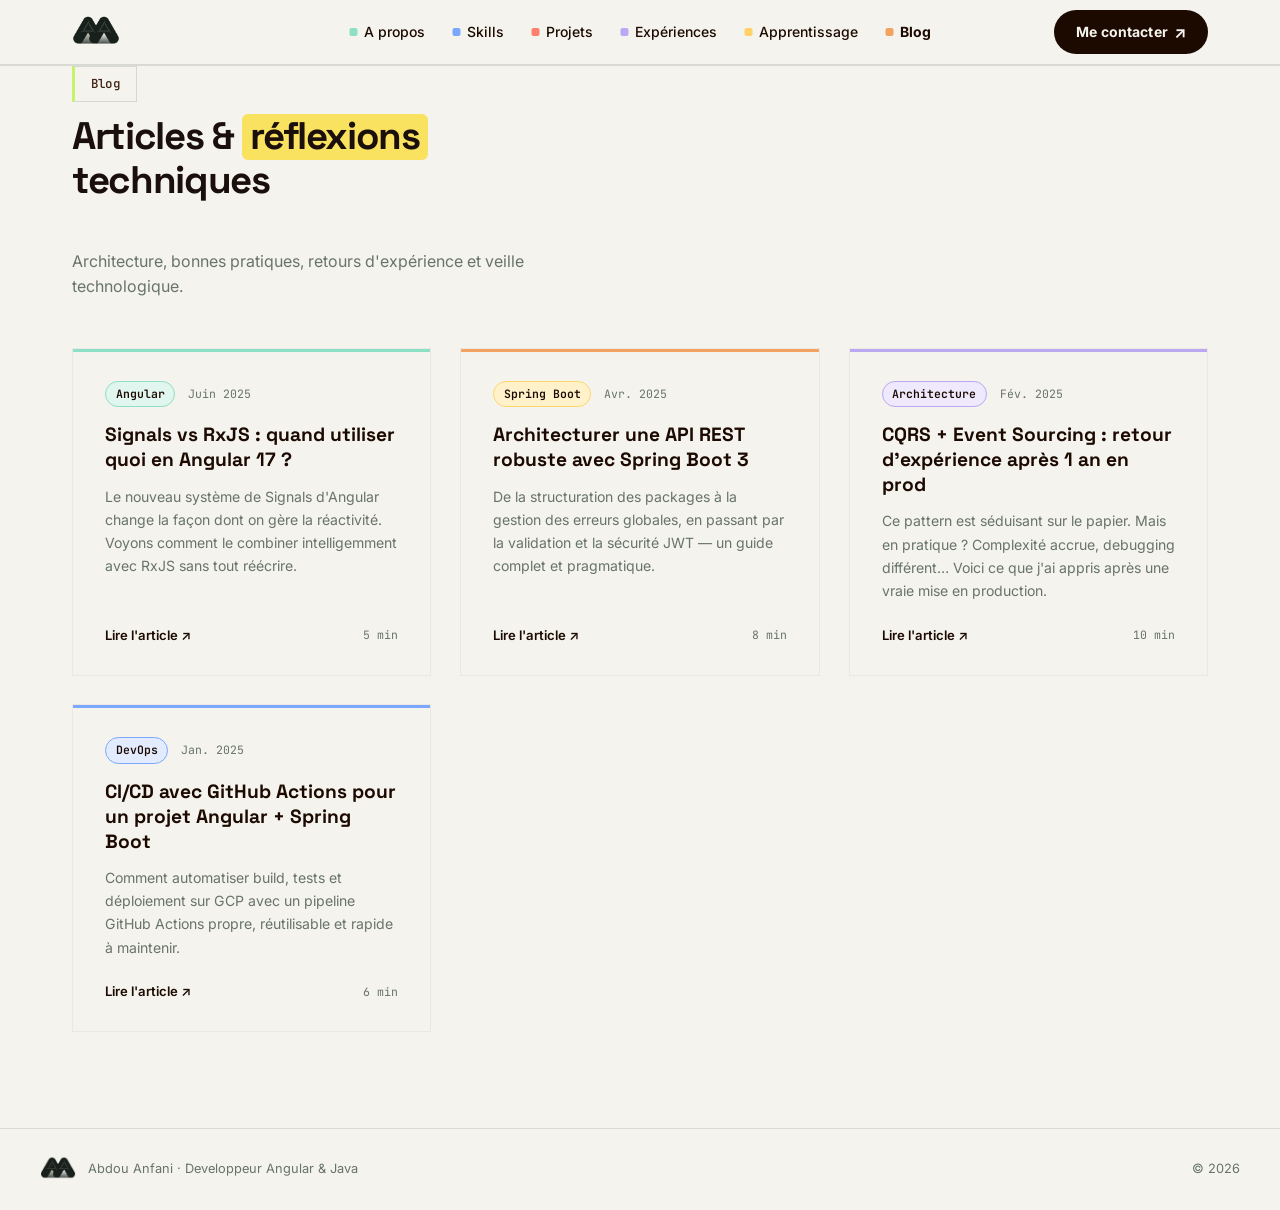
==== blog.html @ 2d1aa49f "feat: scroll reveal animations, button arrows, badge and UI polish" ====
<!DOCTYPE html>
<html lang="fr">
<head>
  <meta charset="UTF-8" />
  <meta name="viewport" content="width=device-width, initial-scale=1.0" />
  <meta name="description" content="Abdou Anfani - Blog technique : Angular, Java, architecture et bonnes pratiques." />
  <title>Blog — Abdou Anfani</title>
  <link rel="preconnect" href="https://fonts.googleapis.com" />
  <link rel="preconnect" href="https://fonts.gstatic.com" crossorigin />
  <link href="https://fonts.googleapis.com/css2?family=Inter:wght@400;500;600;700&family=JetBrains+Mono:wght@400;500;700&family=Space+Grotesk:wght@400;500;600;700&display=swap" rel="stylesheet" />
  <link rel="stylesheet" href="src/styles.css" />
  <style>
    .page-hero-sub {
      color: var(--text-mid);
      font-size: 1rem;
      max-width: 520px;
      margin-bottom: 2.5rem;
    }
    .blog-grid {
      display: grid;
      grid-template-columns: repeat(auto-fill, minmax(340px, 1fr));
      gap: 1.8rem;
      margin-top: 3rem;
    }
    .blog-card {
      background: transparent;
      border-radius: 0;
      border: 1.5px solid var(--bg-secondary);
      transition: transform .25s, box-shadow .25s;
      display: flex;
      flex-direction: column;
    }
    .blog-card:hover {
      transform: translateY(-5px);
      box-shadow: 0 16px 40px rgba(0,0,0,.09);
    }
    .blog-card-banner {
      height: 3px;
    }
    .blog-card-body {
      padding: 1.8rem 2rem;
      flex: 1;
      display: flex;
      flex-direction: column;
    }
    .blog-card-meta {
      display: flex;
      align-items: center;
      gap: .8rem;
      margin-bottom: 1rem;
    }
    .blog-card-tag {
      font-family: 'JetBrains Mono', monospace;
      font-size: .72rem;
      font-weight: 600;
      padding: .2rem .6rem;
      border-radius: var(--radius-pill);
      border: 1px solid transparent;
    }
    .blog-card:nth-child(1) .blog-card-tag { background: var(--mint-soft);     border-color: var(--mint);       color: var(--dark); }
    .blog-card:nth-child(2) .blog-card-tag { background: var(--yellow-soft);   border-color: var(--yellow-warm); color: var(--dark); }
    .blog-card:nth-child(3) .blog-card-tag { background: var(--lavender-soft); border-color: var(--lavender);   color: var(--dark); }
    .blog-card:nth-child(4) .blog-card-tag { background: var(--blue-soft);     border-color: var(--blue);       color: var(--dark); }
    .blog-card-date {
      font-family: 'JetBrains Mono', monospace;
      font-size: .72rem;
      color: var(--text-mid);
    }
    .blog-card-title {
      font-family: 'Space Grotesk', sans-serif;
      font-size: 1.2rem;
      font-weight: 700;
      color: var(--dark);
      margin-bottom: .7rem;
      line-height: 1.3;
    }
    .blog-card-excerpt {
      font-size: .88rem;
      color: var(--text-mid);
      line-height: 1.65;
      flex: 1;
    }
    .blog-card-footer {
      margin-top: 1.4rem;
      display: flex;
      align-items: center;
      justify-content: space-between;
    }
    .blog-card-read {
      font-size: .82rem;
      font-weight: 600;
      color: var(--dark);
      display: flex;
      align-items: center;
      gap: .3rem;
      text-decoration: none;
    }
    .blog-card-read:hover { text-decoration: underline; }
    .blog-card-time {
      font-family: 'JetBrains Mono', monospace;
      font-size: .72rem;
      color: var(--text-mid);
    }
    .blog-empty {
      text-align: center;
      padding: 5rem 2rem;
      color: var(--text-mid);
    }
    .blog-empty-icon {
      font-size: 3rem;
      margin-bottom: 1rem;
      display: block;
    }
    .nav-active { font-weight: 700 !important; }
  </style>
</head>
<body>

  <!-- PAGE LOADER -->
  <div id="page-loader" aria-hidden="true">
    <img src="assets/logo.png" alt="AA" class="loader-logo" />
    <div class="loader-bar"><span></span></div>
  </div>

  <!-- NAV -->
  <nav class="nav" id="nav">
    <div class="nav-inner">
      <a href="index.html" class="nav-logo" aria-label="Accueil">
        <img src="assets/logo.png" alt="AA" width="48" height="48" />
      </a>
      <ul class="nav-links">
        <li><span class="nav-dot" style="background:#8DDFC5"></span><a href="index.html#about">A propos</a></li>
        <li><span class="nav-dot" style="background:#7CA7FF"></span><a href="index.html#skills">Skills</a></li>
        <li><span class="nav-dot" style="background:#FF806D"></span><a href="index.html#projects">Projets</a></li>
        <li><span class="nav-dot" style="background:#BCA7F2"></span><a href="index.html#experience">Expériences</a></li>
        <li><span class="nav-dot" style="background:#FFD166"></span><a href="learning.html">Apprentissage</a></li>
        <li><span class="nav-dot" style="background:#F4A261"></span><a href="blog.html" class="nav-active">Blog</a></li>
      </ul>
      <a href="index.html#contact" class="btn-dark nav-cta">Me contacter <span class="btn-arrow">&#8599;</span></a>
    </div>
  </nav>

  <main>

    <!-- ARTICLES -->
    <section class="section">
      <div class="section-inner">
        <div class="section-tab">Blog</div>
        <h1 class="section-title">Articles &amp; <em class="highlight">réflexions</em><br />techniques</h1>
        <p class="page-hero-sub">Architecture, bonnes pratiques, retours d'expérience et veille technologique.</p>
        <div class="blog-grid">

          <article class="blog-card">
            <div class="blog-card-banner" style="background:#8DDFC5"></div>
            <div class="blog-card-body">
              <div class="blog-card-meta">
                <span class="blog-card-tag">Angular</span>
                <span class="blog-card-date">Juin 2025</span>
              </div>
              <div class="blog-card-title">Signals vs RxJS : quand utiliser quoi en Angular 17 ?</div>
              <div class="blog-card-excerpt">Le nouveau système de Signals d'Angular change la façon dont on gère la réactivité. Voyons comment le combiner intelligemment avec RxJS sans tout réécrire.</div>
              <div class="blog-card-footer">
                <a href="#" class="blog-card-read">Lire l'article &#8599;</a>
                <span class="blog-card-time">5 min</span>
              </div>
            </div>
          </article>

          <article class="blog-card">
            <div class="blog-card-banner" style="background:#F4A261"></div>
            <div class="blog-card-body">
              <div class="blog-card-meta">
                <span class="blog-card-tag">Spring Boot</span>
                <span class="blog-card-date">Avr. 2025</span>
              </div>
              <div class="blog-card-title">Architecturer une API REST robuste avec Spring Boot 3</div>
              <div class="blog-card-excerpt">De la structuration des packages à la gestion des erreurs globales, en passant par la validation et la sécurité JWT — un guide complet et pragmatique.</div>
              <div class="blog-card-footer">
                <a href="#" class="blog-card-read">Lire l'article &#8599;</a>
                <span class="blog-card-time">8 min</span>
              </div>
            </div>
          </article>

          <article class="blog-card">
            <div class="blog-card-banner" style="background:#BCA7F2"></div>
            <div class="blog-card-body">
              <div class="blog-card-meta">
                <span class="blog-card-tag">Architecture</span>
                <span class="blog-card-date">Fév. 2025</span>
              </div>
              <div class="blog-card-title">CQRS + Event Sourcing : retour d'expérience après 1 an en prod</div>
              <div class="blog-card-excerpt">Ce pattern est séduisant sur le papier. Mais en pratique ? Complexité accrue, debugging différent… Voici ce que j'ai appris après une vraie mise en production.</div>
              <div class="blog-card-footer">
                <a href="#" class="blog-card-read">Lire l'article &#8599;</a>
                <span class="blog-card-time">10 min</span>
              </div>
            </div>
          </article>

          <article class="blog-card">
            <div class="blog-card-banner" style="background:#7CA7FF"></div>
            <div class="blog-card-body">
              <div class="blog-card-meta">
                <span class="blog-card-tag">DevOps</span>
                <span class="blog-card-date">Jan. 2025</span>
              </div>
              <div class="blog-card-title">CI/CD avec GitHub Actions pour un projet Angular + Spring Boot</div>
              <div class="blog-card-excerpt">Comment automatiser build, tests et déploiement sur GCP avec un pipeline GitHub Actions propre, réutilisable et rapide à maintenir.</div>
              <div class="blog-card-footer">
                <a href="#" class="blog-card-read">Lire l'article &#8599;</a>
                <span class="blog-card-time">6 min</span>
              </div>
            </div>
          </article>

        </div>
      </div>
    </section>

  </main>

  <!-- FOOTER -->
  <footer class="footer">
    <div class="footer-inner">
      <img src="assets/logo.png" alt="AA" width="36" height="36" />
      <span>Abdou Anfani &middot; Developpeur Angular &amp; Java</span>
      <span class="footer-year">© 2026</span>
    </div>
  </footer>

  <script src="src/main.js"></script>
  <script>
    document.addEventListener('DOMContentLoaded', () => {
      const loader = document.getElementById('page-loader');
      if (loader) setTimeout(() => loader.classList.add('hidden'), 400);
      if (typeof initReveal === 'function') initReveal();
    });
  </script>
</body>
</html>
---- src/styles.css ----
/* ============================================================
   PAGE LOADER
   ============================================================ */
#page-loader {
  position: fixed;
  inset: 0;
  background: #F4F3EE;
  display: flex;
  flex-direction: column;
  align-items: center;
  justify-content: center;
  gap: 2.5rem;
  z-index: 9999;
  transition: opacity 0.55s ease, visibility 0.55s ease;
}

#page-loader.hidden {
  opacity: 0;
  visibility: hidden;
  pointer-events: none;
}

.loader-logo {
  width: 80px;
  height: 80px;
  border-radius: 18px;
  animation: loaderPulse 1.4s ease-in-out infinite;
}

.loader-bar {
  width: 52px;
  height: 3px;
  background: rgba(23, 33, 27, 0.10);
  border-radius: 100px;
  overflow: hidden;
}

.loader-bar span {
  display: block;
  width: 50%;
  height: 100%;
  background: #FAE261;
  border-radius: 100px;
  animation: loaderSlide 1s ease-in-out infinite;
}

@keyframes loaderPulse {
  0%, 100% { transform: scale(1);    opacity: 1; }
  50%       { transform: scale(0.9); opacity: 0.6; }
}

@keyframes loaderSlide {
  0%   { transform: translateX(-100%); }
  100% { transform: translateX(300%); }
}

/* ============================================================
   DESIGN TOKENS
   ============================================================ */
:root {
  /* Base */
  --bg:            #F4F3EE;
  --bg-secondary:  #E9E8E2;
  --card:          #FFFFFF;

  /* Typography */
  /*
 --dark:          #17211B;
 --dark-mid:      #344039; */
  --dark:        #1C0A00;
  --dark-mid:    #3D2010;
 --text-mid:      #68736C;

 /* Brand */
  --primary:       #17211B;
  --accent:        #C7F36B;

  /* Accent palette (legacy names remapped to new hues) */
  --yellow:        #FAE261;
  --green:         #8DDFC5;
  --pink:          #FF806D;
  --teal:          #7CA7FF;
  --purple:        #BCA7F2;
  --orange:        #FFD66B;

  /* Creative accents */
  --blue:          #7CA7FF;
  --coral:         #FF806D;
  --lavender:      #BCA7F2;
  --mint:          #8DDFC5;
  --yellow-warm:   #FFD66B;

  /* Soft backgrounds */
  --blue-soft:     #E3EBFF;
  --coral-soft:    #FFE5DF;
  --lavender-soft: #EEE9FC;
  --mint-soft:     #E1F6EF;
  --yellow-soft:   #FFF2CB;

  --radius:        1px;
  --radius-sm:     8px;
  --radius-pill:   100px;

  --border:        rgba(23, 33, 27, 0.12);
  --shadow:        0 4px 20px rgba(23, 33, 27, 0.06);
  --shadow-lg:     0 16px 50px rgba(23, 33, 27, 0.12);

  --font-heading: 'Space Grotesk', system-ui, sans-serif;
  --font:          'Inter', system-ui, sans-serif;
  --mono:          'JetBrains Mono', 'Courier New', monospace;
}

/* ============================================================
   RESET
   ============================================================ */
*, *::before, *::after { box-sizing: border-box; margin: 0; padding: 0; }
html { scroll-behavior: smooth; }
ul   { list-style: none; }
a    { color: inherit; text-decoration: none; }
img  { display: block; max-width: 100%; }

body {
  font-family: var(--font);
  color: var(--dark);
  background-color: var(--bg);
  line-height: 1.6;
  overflow-x: hidden;
  -webkit-font-smoothing: antialiased;
}

/* ============================================================
   TYPOGRAPHY — FONT ROLES
   ============================================================ */
h1, h2, h3, h4, h5, h6 { font-family: var(--font-heading); }

code, kbd, pre, samp,
.section-tab, .pill, .skill-name, .tag,
.exp-tech, .project-tech { font-family: var(--mono); }

/* ============================================================
   TYPOGRAPHY HELPERS
   ============================================================ */
.highlight {
  font-style: normal;
  font-weight: 900;
  background: var(--yellow);
  padding: 2px 8px 4px;
  border-radius: 6px;
  display: inline-block;
  position: relative;
  cursor: default;
}

.hero-title .highlight::after {
  content: '';
  position: absolute;
  bottom: calc(100% + 14px);
  left: 50%;
  transform: translateX(-50%) translateY(12px);
  width: 75px;
  height: 75px;
  background-image: url('../assets/moi.png');
  background-size: cover;
  background-repeat: no-repeat;
  background-position: center;
  border-radius: 50%;
  opacity: 0;
  pointer-events: none;
  transition: opacity 0.3s ease, transform 0.3s ease;
  z-index: 100;
  box-shadow: 0 8px 24px rgba(23,33,27,0.18);
}

.hero-title .highlight:hover::after {
  opacity: 1;
  transform: translateX(-50%) translateY(0);
}

/* ============================================================
   BUTTONS
   ============================================================ */
.btn-dark {
  display: inline-flex;
  align-items: center;
  gap: 6px;
  background: var(--dark);
  color: var(--bg);
  font-family: var(--font);
  font-weight: 700;
  font-size: 0.875rem;
  padding: 11px 22px;
  border-radius: var(--radius-pill);
  border: none;
  cursor: pointer;
  transition: background 0.18s ease, transform 0.18s ease;
  white-space: nowrap;
  letter-spacing: 0.01em;
}
.btn-dark:hover { background: var(--dark-mid); transform: translateY(-1px); }
.btn-dark.btn-large { font-size: 1rem; padding: 14px 32px; }

.btn-ghost {
  display: inline-flex;
  align-items: center;
  gap: 6px;
  background: transparent;
  color: var(--dark);
  font-family: var(--font);
  font-weight: 600;
  font-size: 0.875rem;
  padding: 11px 22px;
  border-radius: var(--radius-pill);
  border: 1.5px solid var(--border);
  cursor: pointer;
  transition: border-color 0.18s ease, transform 0.18s ease;
}
.btn-ghost:hover { border-color: var(--dark); transform: translateY(-1px); }

.btn-yellow {
  display: inline-flex;
  align-items: center;
  gap: 6px;
  background: var(--yellow);
  color: var(--dark);
  font-family: var(--font);
  font-weight: 700;
  font-style: normal;
  font-size: 0.9rem;
  padding: 12px 24px;
  border-radius: var(--radius-pill);
  border: none;
  cursor: pointer;
  transition: filter 0.15s ease, transform 0.18s ease;
  white-space: nowrap;
  letter-spacing: 0.01em;
}
.btn-yellow:hover { filter: brightness(0.93); transform: translateY(-1px); }
.btn-yellow.btn-large { font-size: 1.05rem; padding: 15px 34px; }

.btn-arrow {
  font-size: 1.15em;
  display: inline-flex;
  align-items: center;
  vertical-align: middle;
  line-height: 1;
  transition: transform 0.22s cubic-bezier(0.34, 1.56, 0.64, 1);
}
.btn-dark:hover .btn-arrow,
.btn-yellow:hover .btn-arrow,
.btn-ghost:hover .btn-arrow { transform: translate(3px, -4px); }

/* ============================================================
   PILLS (tags)
   ============================================================ */
.pill {
  display: inline-block;
  font-size: 0.78rem;
  font-weight: 700;
  padding: 5px 13px;
  border-radius: var(--radius-pill);
  letter-spacing: 0.01em;
}
.pill-yellow  { background: var(--yellow); color: var(--dark); }
.pill-green   { background: var(--green);  color: var(--dark); }
.pill-pink    { background: var(--pink);   color: var(--dark); }
.pill-teal    { background: var(--teal);   color: var(--dark); }
.pill-purple  { background: var(--purple); color: var(--dark); }
.pill-orange  { background: var(--orange); color: var(--dark); }

/* small tech tags */
.skill-tag {
  display: inline-block;
  font-size: 0.78rem;
  font-weight: 600;
  padding: 4px 11px;
  border-radius: var(--radius-pill);
  background: rgba(23, 33, 27, 0.06);
  color: var(--dark);
  border: 1px solid transparent;
  transition: opacity 0.15s;
}
.skill-tag:hover { opacity: 0.75; }

.skill-tag:nth-child(5n+1) { background: var(--yellow-soft);    border-color: var(--yellow); }
.skill-tag:nth-child(5n+2) { background: var(--mint-soft);      border-color: var(--mint); }
.skill-tag:nth-child(5n+3) { background: var(--coral-soft);     border-color: var(--coral); }
.skill-tag:nth-child(5n+4) { background: var(--blue-soft);      border-color: var(--blue); }
.skill-tag:nth-child(5n+5) { background: var(--lavender-soft);  border-color: var(--lavender); }

.skill-item {
  display: inline-flex;
  align-items: center;
  gap: 7px;
  padding: 6px 13px 6px 9px;
  background: var(--bg);
  border: 1px solid var(--border);
  border-radius: var(--radius-pill);
  font-size: 0.82rem;
  font-weight: 600;
  color: var(--dark);
  white-space: nowrap;
  transition: transform 0.15s ease, box-shadow 0.15s ease, background 0.15s ease;
  cursor: default;
}
.skill-item:hover {
  transform: translateY(-2px);
  box-shadow: 0 4px 14px rgba(23,33,27,0.10);
  background: var(--card);
}
.skill-item img {
  width: 20px;
  height: 20px;
  display: block;
  flex-shrink: 0;
}
.skill-emoji {
  font-size: 1rem;
  line-height: 1;
}

/* ============================================================
   DIAMOND DECORATORS
   ============================================================ */
.diamond {
  position: absolute;
  color: var(--yellow);
  font-size: 1.1rem;
  opacity: 0.65;
  pointer-events: none;
  animation: diamondPulse 3s ease-in-out infinite;
}
.diamond:nth-child(2) { animation-delay: 0.6s; }
.diamond:nth-child(3) { animation-delay: 1.2s; }
.diamond:nth-child(4) { animation-delay: 1.8s; }

@keyframes diamondPulse {
  0%, 100% { opacity: 0.45; transform: scale(1); }
  50%       { opacity: 0.85; transform: scale(1.25); }
}

/* HERO diamonds */
.deco-d1 { top: 11%;  left: 6%; }
.deco-d2 { top: 22%;  right: 10%; }
.deco-d3 { bottom: 18%; left: 18%; }
.deco-d4 { bottom: 12%; right: 22%; }

/* CONTACT diamonds */
.cdeco-d1 { top: 8%;   left: 4%; }
.cdeco-d2 { top: 18%;  right: 6%; }
.cdeco-d3 { bottom: 14%; left: 12%; }
.cdeco-d4 { bottom: 8%;  right: 18%; }

/* ============================================================
   NAVIGATION
   ============================================================ */
.nav {
  position: sticky;
  top: 0;
  z-index: 200;
  background: rgba(244, 243, 238, 0.85);
  backdrop-filter: blur(14px);
  -webkit-backdrop-filter: blur(14px);
  border-bottom: 1px solid var(--border);
}

.nav-inner {
  max-width: 1200px;
  margin: 0 auto;
  padding: 0 2rem;
  height: 64px;
  display: flex;
  align-items: center;
  justify-content: space-between;
  position: relative;
}

.nav-logo img {
  border-radius: 9px;
}

.nav-links {
  display: flex;
  align-items: center;
  gap: 1.75rem;
  position: absolute;
  left: 50%;
  transform: translateX(-50%);
}
.nav-links li {
  display: flex;
  align-items: center;
  gap: 6px;
}
.nav-dot {
  display: inline-block;
  width: 8px;
  height: 8px;
  border-radius: 2px;
  flex-shrink: 0;
}
.nav-links a {
  font-size: 0.875rem;
  font-weight: 500;
  color: var(--dark);
  transition: opacity 0.15s;
}
.nav-links a:hover  { opacity: 0.55; }
.nav-links a.active { opacity: 1; font-weight: 700; }

/* ============================================================
   SECTION BASE
   ============================================================ */
.section-inner {
  max-width: 1200px;
  margin: 0 auto;
  padding: 3rem 2rem 0;
  position: relative;
}

.section {
  padding-bottom: 96px;
  border-top: 1px solid var(--border);
}

/* Section tab — floats above the section border line */
.section-tab {
  display: inline-block;
  font-family: var(--mono);
  font-size: 0.78rem;
  font-weight: 500;
  color: var(--dark-mid);
  border: 1px solid var(--border);
  border-left: 3px solid var(--accent);
  padding: 7px 16px;
  background: var(--bg);
  position: absolute;
  top: 0;
  left: 2rem;
  transform: translateY(-100%);
  z-index: 1;
  letter-spacing: 0.02em;
}

.section-title {
  font-size: clamp(1.6rem, 3vw, 2.4rem);
  font-weight: 900;
  line-height: 1.05;
  letter-spacing: -0.035em;
  color: #1A0F0A;
  margin-bottom: 3rem;
}

/* ============================================================
   HERO
   ============================================================ */
.hero {
  position: relative;
  padding: 120px 0 100px;
  overflow: hidden;
  background-image:
    linear-gradient(rgba(23, 33, 27, 0.028) 1px, transparent 1px),
    linear-gradient(90deg, rgba(23, 33, 27, 0.028) 1px, transparent 1px);
  background-size: 36px 36px, 36px 36px;
  background-position: 0 0, 0 0;
  background-repeat: repeat, repeat;
}

.hero::before {
  content: '';
  position: absolute;
  inset: 0;
  pointer-events: none;
  z-index: 0;
  background-image:
    linear-gradient(rgba(244, 243, 238, 0.3), rgba(244, 243, 238, 0.3)),
    url('../assets/illustration.png');
  background-size: auto, 380px;
  background-position: center, right 0% top 5%;
  background-repeat: no-repeat, no-repeat;
  opacity: 0;
  animation: illustrationFadeIn 1.5s ease forwards 2.6s;
}

.hero::after {
  content: '';
  position: absolute;
  inset: 0;
  pointer-events: none;
  z-index: 0;
  background-image:
    linear-gradient(rgba(244, 243, 238, 0.3), rgba(244, 243, 238, 0.3)),
    url('../assets/Checklist-bro.png');
  background-size: auto, 430px;
  background-position: center, left 2% center;
  background-repeat: no-repeat, no-repeat;
  opacity: 0;
  animation: illustrationFadeIn 1.5s ease forwards 3.2s;
}

@keyframes illustrationFadeIn {
  from { opacity: 0; }
  to   { opacity: 1; }
}

/* ---- Floating tech snippet chips ---- */
.hero-floats {
  position: absolute;
  inset: 0;
  pointer-events: none;
  z-index: 1;
}

.float-chip {
  position: absolute;
  display: inline-flex;
  align-items: center;
  justify-content: center;
  width: 60px;
  height: 60px;
  border-radius: 50%;
  box-shadow: 0 8px 28px rgba(23,33,27,0.14);
  border: none;
  opacity: 0;
}

.float-chip svg {
  width: 26px;
  height: 26px;
  flex-shrink: 0;
}

/* Color variants */
.fc-pink   { background: var(--coral);    color: #fff; }
.fc-green  { background: var(--mint);     color: var(--dark); }
.fc-cyan   { background: var(--blue);     color: #fff; }
.fc-dark   { background: var(--dark);     color: var(--accent); }
.fc-peach  { background: var(--lavender); color: var(--dark); }
.fc-yellow { background: var(--accent);   color: var(--dark); }


/* Chip positions */
.fc-1 { top: 13%;    left: 5%;   animation: floatA 4.2s ease-in-out infinite; }
.fc-2 { top: 10%;    right: 7%;  animation: floatB 5.1s ease-in-out infinite 0.6s; }
.fc-3 { top: 47%;    left: 2%;   animation: floatC 4.6s ease-in-out infinite 1.1s; }
.fc-4 { top: 44%;    right: 4%;  animation: floatA 5.4s ease-in-out infinite 0.9s; }
.fc-5 { bottom: 16%; left: 7%;   animation: floatB 4.1s ease-in-out infinite 1.6s; }
.fc-6 { bottom: 14%; right: 6%;  animation: floatC 4.9s ease-in-out infinite 0.4s; }


@keyframes floatA {
  0%, 100% { transform: translateY(0)    rotate(-1deg); }
  50%       { transform: translateY(-13px) rotate(1deg); }
}
@keyframes floatB {
  0%, 100% { transform: translateY(0)   rotate(1.5deg); }
  50%       { transform: translateY(-9px) rotate(-0.5deg); }
}
@keyframes floatC {
  0%,  100% { transform: translateY(0)   rotate(0deg); }
  40%        { transform: translateY(-7px)  rotate(-2deg); }
  70%        { transform: translateY(-11px) rotate(1deg); }
}

@media (max-width: 900px) { .hero-floats { display: none; } }

.hero-inner {
  max-width: 860px;
  margin: 0 auto;
  padding: 0 2rem;
  text-align: center;
  position: relative;
  z-index: 1;
}

.hero-illustration {
  width: 100%;
  max-width: 320px;
  margin: 0 auto 2rem;
  display: block;
  animation: illustrationFloat 5s ease-in-out infinite;
}

@keyframes illustrationFloat {
  0%, 100% { transform: translateY(0); }
  50%       { transform: translateY(-10px); }
}

.hero-label {
  display: inline-flex;
  align-items: center;
  gap: 8px;
  font-size: 0.8rem;
  font-weight: 600;
  color: var(--text-mid);
  background: var(--card);
  border: 1px solid var(--border);
  padding: 5px 14px;
  border-radius: var(--radius-pill);
  margin-bottom: 1.75rem;
}

.hero-title {
  font-size: clamp(2.8rem, 5.5vw, 4.8rem);
  font-weight: 700;
  line-height: 1.02;
  letter-spacing: -0.04em;
  color: var(--dark);
  margin-bottom: 1.5rem;
}

.hero-sub {
  font-size: 1.05rem;
  color: var(--text-mid);
  line-height: 1.75;
  margin-bottom: 2.5rem;
  max-width: 540px;
  margin-left: auto;
  margin-right: auto;
}
.hero-sub strong { color: var(--dark); font-weight: 700; }

.hero-actions {
  display: flex;
  align-items: center;
  justify-content: center;
  gap: 1rem;
  flex-wrap: wrap;
  margin-bottom: 2.75rem;
}

.hero-stats {
  display: inline-flex;
  align-items: center;
  gap: 2rem;
  padding-top: 2rem;
  border-top: 1px solid var(--border);
}
.stat { display: flex; flex-direction: column; gap: 2px; }
.stat-num   { font-size: 1rem; font-weight: 800; color: var(--dark); }
.stat-label { font-size: 0.72rem; color: var(--text-mid); font-weight: 500; letter-spacing: 0.04em; }
.stat-sep {
  width: 1px;
  height: 28px;
  background: var(--border);
  flex-shrink: 0;
}

.stat-num {
  position: relative;
  display: inline-flex;
  align-items: center;
  gap: 6px;
}

.stat-icon {
  width: 20px;
  height: 20px;
  display: block;
  flex-shrink: 0;
}

/* ============================================================
   ABOUT
   ============================================================ */
.about-layout {
  display: grid;
  grid-template-columns: 1fr 1fr;
  gap: 5rem;
  align-items: start;
}
.about-right p {
  color: var(--text-mid);
  line-height: 1.8;
  margin-bottom: 1.4rem;
  font-size: 0.975rem;
}
.about-right p strong { color: var(--dark); }
.about-tags {
  display: flex;
  flex-wrap: wrap;
  gap: 0.5rem;
  margin-top: 1.75rem;
}

/* ---- Profile card ---- */
.about-profile-card {
  display: flex;
  align-items: center;
  gap: 1.75rem;
  padding: 1.5rem 1.75rem;
  border: 1px solid var(--border);
  background: var(--card);
  margin-top: 2rem;
}

.about-avatar-wrap {
  position: relative;
  flex-shrink: 0;
  width: 86px;
  height: 86px;
}

.about-avatar {
  width: 86px;
  height: 86px;
  border-radius: 50%;
  object-fit: cover;
  object-position: center top;
  display: block;
  position: relative;
  z-index: 1;
  border: 3px solid var(--bg);
  box-shadow: 0 4px 18px rgba(23,33,27,0.14);
}

.apc-shape {
  position: absolute;
  z-index: 0;
  border-radius: 3px;
}

.apc-s1 {
  width: 13px; height: 13px;
  background: var(--yellow);
  transform: rotate(45deg);
  top: -8px; right: -6px;
  animation: apcBobA 3.2s ease-in-out infinite;
}
.apc-s2 {
  width: 9px; height: 9px;
  background: var(--pink);
  border-radius: 50%;
  bottom: 2px; right: -14px;
  animation: apcBobB 2.8s ease-in-out infinite 0.4s;
}
.apc-s3 {
  width: 11px; height: 11px;
  background: var(--green);
  transform: rotate(45deg);
  bottom: -8px; left: 2px;
  animation: apcBobA 3.6s ease-in-out infinite 0.8s;
}
.apc-s4 {
  width: 8px; height: 8px;
  background: var(--teal);
  border-radius: 50%;
  top: 8px; left: -13px;
  animation: apcBobB 3.0s ease-in-out infinite 1.2s;
}
.apc-s5 {
  width: 10px; height: 10px;
  background: var(--purple);
  transform: rotate(45deg);
  top: -4px; left: 20px;
  animation: apcBobA 4.0s ease-in-out infinite 0.6s;
}

@keyframes apcBobA {
  0%, 100% { transform: rotate(45deg) translateY(0); }
  50%       { transform: rotate(45deg) translateY(-5px); }
}
@keyframes apcBobB {
  0%, 100% { transform: translateY(0); }
  50%       { transform: translateY(-4px); }
}

.about-profile-info {
  display: flex;
  flex-direction: column;
  gap: 3px;
}
.about-profile-name {
  font-size: 1.15rem;
  font-weight: 800;
  color: var(--dark);
  letter-spacing: -0.02em;
}
.about-profile-role {
  font-size: 0.85rem;
  color: var(--text-mid);
  font-weight: 500;
}
.about-profile-stack {
  font-family: var(--mono);
  font-size: 0.72rem;
  color: var(--text-mid);
  margin-top: 4px;
  opacity: 0.75;
}
.kw {
  font-weight: 800;
}
.kw-pink   { color: var(--pink)   !important; }
.kw-teal   { color: var(--teal)   !important; }
.kw-green  { color: var(--green)  !important; }
.kw-purple { color: var(--purple) !important; }

.about-linkedin {
  display: inline-flex;
  align-items: center;
  gap: 5px;
  margin-top: 10px;
  font-size: 0.78rem;
  font-weight: 700;
  color: var(--text-mid);
  transition: color 0.2s ease;
}
.about-linkedin:hover { color: #0A66C2; }

/* ============================================================
   COMPANIES
   ============================================================ */
.companies-section {
  padding-bottom: 64px;
}

.companies-label {
  font-size: 0.75rem;
  font-weight: 700;
  text-transform: uppercase;
  letter-spacing: 0.12em;
  color: var(--text-mid);
  margin-bottom: 2.5rem;
  text-align: center;
}

.marquee-track {
  overflow: hidden;
  width: 100%;
  -webkit-mask-image: linear-gradient(to right, transparent 0%, black 10%, black 90%, transparent 100%);
  mask-image: linear-gradient(to right, transparent 0%, black 10%, black 90%, transparent 100%);
}

.marquee-inner {
  display: flex;
  gap: 1rem;
  width: max-content;
  animation: marqueeScroll 28s linear infinite;
}

.marquee-track:hover .marquee-inner {
  animation-play-state: paused;
}

@keyframes marqueeScroll {
  from { transform: translateX(0); }
  to   { transform: translateX(-50%); }
}

.company-logo-item {
  display: inline-flex;
  align-items: center;
  gap: 8px;
  padding: 6px 12px;
  font-size: 0.88rem;
  font-weight: 700;
  color: var(--text-mid);
  letter-spacing: 0.01em;
  transition: color 0.2s ease;
  text-decoration: none;
}
.company-logo-item:hover {
  color: var(--dark);
}

.company-current {
  color: var(--dark);
}
.company-badge {
  font-size: 0.62rem;
  font-weight: 600;
  text-transform: uppercase;
  letter-spacing: 0.08em;
  background: var(--yellow-soft);
  color: var(--dark);
  border: 1px solid var(--yellow-warm);
  padding: 2px 7px;
  border-radius: var(--radius-pill);
  flex-shrink: 0;
}

.company-favicon {
  width: 18px;
  height: 18px;
  object-fit: contain;
  flex-shrink: 0;
  border-radius: 3px;
}

/* ============================================================
   SKILLS
   ============================================================ */
.skills-section {
  position: relative;
}

.skills-section::after {
  content: '';
  position: absolute;
  inset: 0;
  pointer-events: none;
  z-index: 0;
  background-image:
    linear-gradient(rgba(244, 243, 238, 0.25), rgba(244, 243, 238, 0.25));
  background-size: auto, 340px;
  background-position: center, right 2% center;
  background-repeat: no-repeat, no-repeat;
  opacity: 0;
  animation: illustrationFadeIn 1.5s ease forwards 0.4s;
}

.skills-section .section-inner {
  position: relative;
  z-index: 1;
}

.skills-grid {
  display: flex;
  flex-direction: column;
  gap: 2.5rem;
}

.skills-card {
  background: transparent;
  border: none;
  border-radius: 0;
  padding: 0;
  transition: none;
}
.skills-card:hover {
  box-shadow: none;
  transform: none;
}

.skills-card-title {
  display: flex;
  align-items: center;
  gap: 8px;
  font-size: 0.72rem;
  font-weight: 700;
  text-transform: uppercase;
  letter-spacing: 0.1em;
  color: var(--text-mid);
  margin-bottom: 0.75rem;
}

.skills-tags {
  display: grid;
  grid-template-columns: repeat(auto-fill, minmax(130px, 1fr));
  border-left: 1px solid var(--border);
  border-top: 1px solid var(--border);
}

.skill-item {
  display: flex;
  flex-direction: column;
  align-items: center;
  justify-content: center;
  gap: 10px;
  padding: 28px 12px;
  border-right: 1px solid var(--border);
  border-bottom: 1px solid var(--border);
  border-radius: 0;
  font-size: 0.78rem;
  font-weight: 500;
  color: var(--text-mid);
  background: transparent;
  white-space: normal;
  text-align: center;
  cursor: default;
  transition: background 0.2s ease, color 0.2s ease;
}
.skill-item:hover {
  background: var(--card);
  color: var(--dark);
  transform: none;
  box-shadow: none;
}
.skill-item img {
  width: 42px;
  height: 42px;
  display: block;
  flex-shrink: 0;
  filter: grayscale(1) opacity(0.45);
  transition: filter 0.3s ease;
}
.skill-item:hover img {
  filter: grayscale(0) opacity(1);
}
.skill-emoji {
  font-size: 2rem;
  line-height: 1;
  filter: grayscale(1) opacity(0.45);
  transition: filter 0.3s ease;
}
.skill-item:hover .skill-emoji {
  filter: grayscale(0) opacity(1);
}

/* ============================================================
   PROJECTS
   ============================================================ */
.projects-grid {
  display: grid;
  grid-template-columns: repeat(3, 1fr);
  gap: 1rem;
}

@media (max-width: 580px) {
  .projects-grid { grid-template-columns: 1fr; }
}

.project-card {
  background: transparent;
  border: 1px solid var(--border);
  border-top: 3px solid transparent;
  border-radius: var(--radius);
  overflow: hidden;
  display: flex;
  flex-direction: column;
  transition: box-shadow 0.2s ease, border-color 0.2s ease;
}
.project-card:hover {
  box-shadow: var(--shadow);
  border-color: rgba(23, 33, 27, 0.22);
}

.projects-grid .project-card:nth-child(1) { border-top-color: var(--yellow); }
.projects-grid .project-card:nth-child(2) { border-top-color: var(--green); }
.projects-grid .project-card:nth-child(3) { border-top-color: var(--teal); }
.projects-grid .project-card:nth-child(4) { border-top-color: var(--pink); }
.projects-grid .project-card:nth-child(5) { border-top-color: var(--purple); }

.project-thumb-wrap {
  overflow: hidden;
  border-bottom: 1px solid var(--border);
  height: 120px;
  background: var(--bg-secondary);
  flex-shrink: 0;
}

.project-thumb {
  width: 100%;
  height: 100%;
  object-fit: cover;
  object-position: center top;
  display: block;
  filter: grayscale(100%);
  transition: transform 0.4s ease, filter 0.4s ease;
}
.project-card:hover .project-thumb {
  transform: scale(1.05);
  filter: grayscale(0%);
}

.project-body {
  padding: 0.9rem 1rem 1rem;
  flex: 1;
  display: flex;
  flex-direction: column;
  gap: 0.4rem;
}

.project-header {
  display: flex;
  align-items: center;
  gap: 0.6rem;
  flex-wrap: wrap;
}

.project-name {
  font-size: 1rem;
  font-weight: 700;
  letter-spacing: -0.02em;
  color: var(--dark);
  line-height: 1.2;
}

.project-type {
  font-family: var(--mono);
  font-size: 0.63rem;
  font-weight: 500;
  text-transform: uppercase;
  letter-spacing: 0.07em;
  color: var(--text-mid);
  background: var(--bg-secondary);
  padding: 2px 7px;
  border-radius: var(--radius-pill);
  white-space: nowrap;
}

.project-summary {
  font-size: 0.82rem;
  color: var(--text-mid);
  line-height: 1.6;
  margin: 0;
  flex: 1;
  display: -webkit-box;
  -webkit-line-clamp: 2;
  -webkit-box-orient: vertical;
  overflow: hidden;
}

.project-tech {
  display: flex;
  flex-wrap: wrap;
  gap: 0.3rem;
  margin-top: 0.3rem;
}

.project-link {
  display: inline-flex;
  align-items: center;
  gap: 8px;
  font-size: 0.8rem;
  font-weight: 700;
  color: var(--dark);
  margin-top: 0.85rem;
  width: fit-content;
}

.project-link-arrow {
  width: 28px;
  height: 28px;
  border-radius: 50%;
  border: 1.5px solid var(--dark);
  position: relative;
  overflow: hidden;
  flex-shrink: 0;
  color: transparent;
  transition: background 0.2s ease, border-color 0.2s ease;
}
.project-link-arrow::before,
.project-link-arrow::after {
  content: '\2192';
  position: absolute;
  inset: 0;
  display: flex;
  align-items: center;
  justify-content: center;
  font-size: 0.8rem;
  color: var(--dark);
  transition: transform 0.28s cubic-bezier(0.4, 0, 0.2, 1);
}
.project-link-arrow::before {
  transform: translateX(0);
}
.project-link-arrow::after {
  transform: translateX(-110%);
}
.project-link:hover .project-link-arrow {
  background: var(--yellow);
  border-color: var(--yellow);
}
.project-link:hover .project-link-arrow::before {
  transform: translateX(110%);
}
.project-link:hover .project-link-arrow::after {
  transform: translateX(0);
}

/* ============================================================
   EXPERIENCE
   ============================================================ */
.experience-list {
  display: flex;
  flex-direction: column;
  gap: 1rem;
}

.exp-card {
  background: transparent;
  border: 1px solid var(--border);
  border-top: 3px solid var(--exp-accent, var(--border));
  border-radius: var(--radius);
  padding: 1.75rem 2rem;
  transition: box-shadow 0.2s ease;
}
.exp-card:hover { box-shadow: var(--shadow); }

.exp-header {
  display: flex;
  justify-content: space-between;
  align-items: flex-start;
  gap: 1.5rem;
  margin-bottom: 0.9rem;
}

.exp-meta { flex: 1; min-width: 0; }

.exp-company-row {
  display: flex;
  align-items: baseline;
  flex-wrap: wrap;
  gap: 0.45rem;
  margin-bottom: 0.2rem;
}

.exp-company-name {
  font-size: 1.2rem;
  font-weight: 900;
  color: var(--dark);
  letter-spacing: -0.03em;
}

.exp-client {
  font-size: 0.95rem;
  font-weight: 700;
  color: var(--exp-accent, var(--text-mid));
}

.exp-team-badge {
  font-family: var(--mono);
  font-size: 0.62rem;
  font-weight: 500;
  color: var(--text-mid);
  background: rgba(23, 33, 27, 0.06);
  padding: 2px 8px;
  border-radius: var(--radius-pill);
  white-space: nowrap;
  align-self: center;
}

.exp-role {
  font-size: 0.82rem;
  font-weight: 600;
  color: var(--text-mid);
}

.exp-dates {
  flex-shrink: 0;
  font-family: var(--mono);
  font-size: 0.72rem;
  font-weight: 500;
  color: var(--text-mid);
  white-space: nowrap;
  padding-top: 4px;
}

.exp-context {
  font-size: 0.875rem;
  color: var(--text-mid);
  line-height: 1.75;
  margin-bottom: 1rem;
}

.exp-achievements {
  margin-bottom: 1.25rem;
}
.exp-achievements li {
  font-size: 0.875rem;
  color: var(--dark-mid);
  line-height: 1.65;
  padding-left: 1.25rem;
  position: relative;
  margin-bottom: 0.3rem;
}
.exp-achievements li::before {
  content: '▸';
  position: absolute;
  left: 0;
  color: var(--exp-accent, var(--yellow));
  font-size: 0.75rem;
  top: 3px;
}

.exp-tech {
  display: flex;
  flex-wrap: wrap;
  gap: 0.35rem;
}

/* ============================================================
   CONTACT
   ============================================================ */

.contact-inner {
  position: relative;
  text-align: center;
  padding-top: 2rem;
  padding-bottom: 2rem;
}

.contact-title {
  font-size: clamp(2.5rem, 5vw, 4.2rem);
  font-weight: 700;
  line-height: 1.08;
  letter-spacing: -0.03em;
  color: var(--dark);
  margin-bottom: 1.2rem;
}

.contact-sub {
  font-size: 1rem;
  color: var(--text-mid);
  margin-bottom: 2.5rem;
}

.contact-links {
  display: flex;
  justify-content: center;
  gap: 2rem;
  margin-top: 1.5rem;
}
.contact-links a {
  font-size: 0.875rem;
  font-weight: 700;
  color: var(--text-mid);
  text-decoration: underline;
  text-underline-offset: 3px;
  transition: color 0.15s;
}
.contact-links a:hover { color: var(--dark); }

/* ============================================================
   FOOTER
   ============================================================ */
.footer {
  border-top: 1px solid var(--border);
  padding: 1.4rem 2rem;
}
.footer-inner {
  max-width: 1200px;
  margin: 0 auto;
  display: flex;
  align-items: center;
  gap: 0.75rem;
  font-size: 0.8rem;
  color: var(--text-mid);
}
.footer-inner img { border-radius: 7px; }
.footer-year { margin-left: auto; }

/* ============================================================
   RESPONSIVE
   ============================================================ */
@media (max-width: 960px) {
  .hero-inner {
    grid-template-columns: 1fr;
    gap: 3rem;
  }
  .hero-visual { display: none; }

  .about-layout {
    grid-template-columns: 1fr;
    gap: 2rem;
  }
}

@media (max-width: 640px) {
  .nav-links   { display: none; }
  .nav-cta     { display: none; }

  .section     { padding: 64px 0; }
  .hero        { padding: 64px 0 48px; }

  .hero-title  { font-size: 2.6rem; }

  .skills-grid   { grid-template-columns: 1fr; }
  .projects-grid { grid-template-columns: 1fr; }

  .hero-stats  { flex-wrap: wrap; gap: 1.25rem; }

  .contact-title { font-size: 2.2rem; }

  .exp-header  { flex-direction: column; gap: 0.5rem; }
}

/* ============================================================
   SCROLL REVEAL
   ============================================================ */
[data-reveal] {
  opacity: 0;
  transform: translateY(28px);
  transition: opacity 0.65s ease, transform 0.65s ease;
  transition-delay: var(--reveal-delay, 0s);
}
[data-reveal].is-visible {
  opacity: 1;
  transform: translateY(0);
}
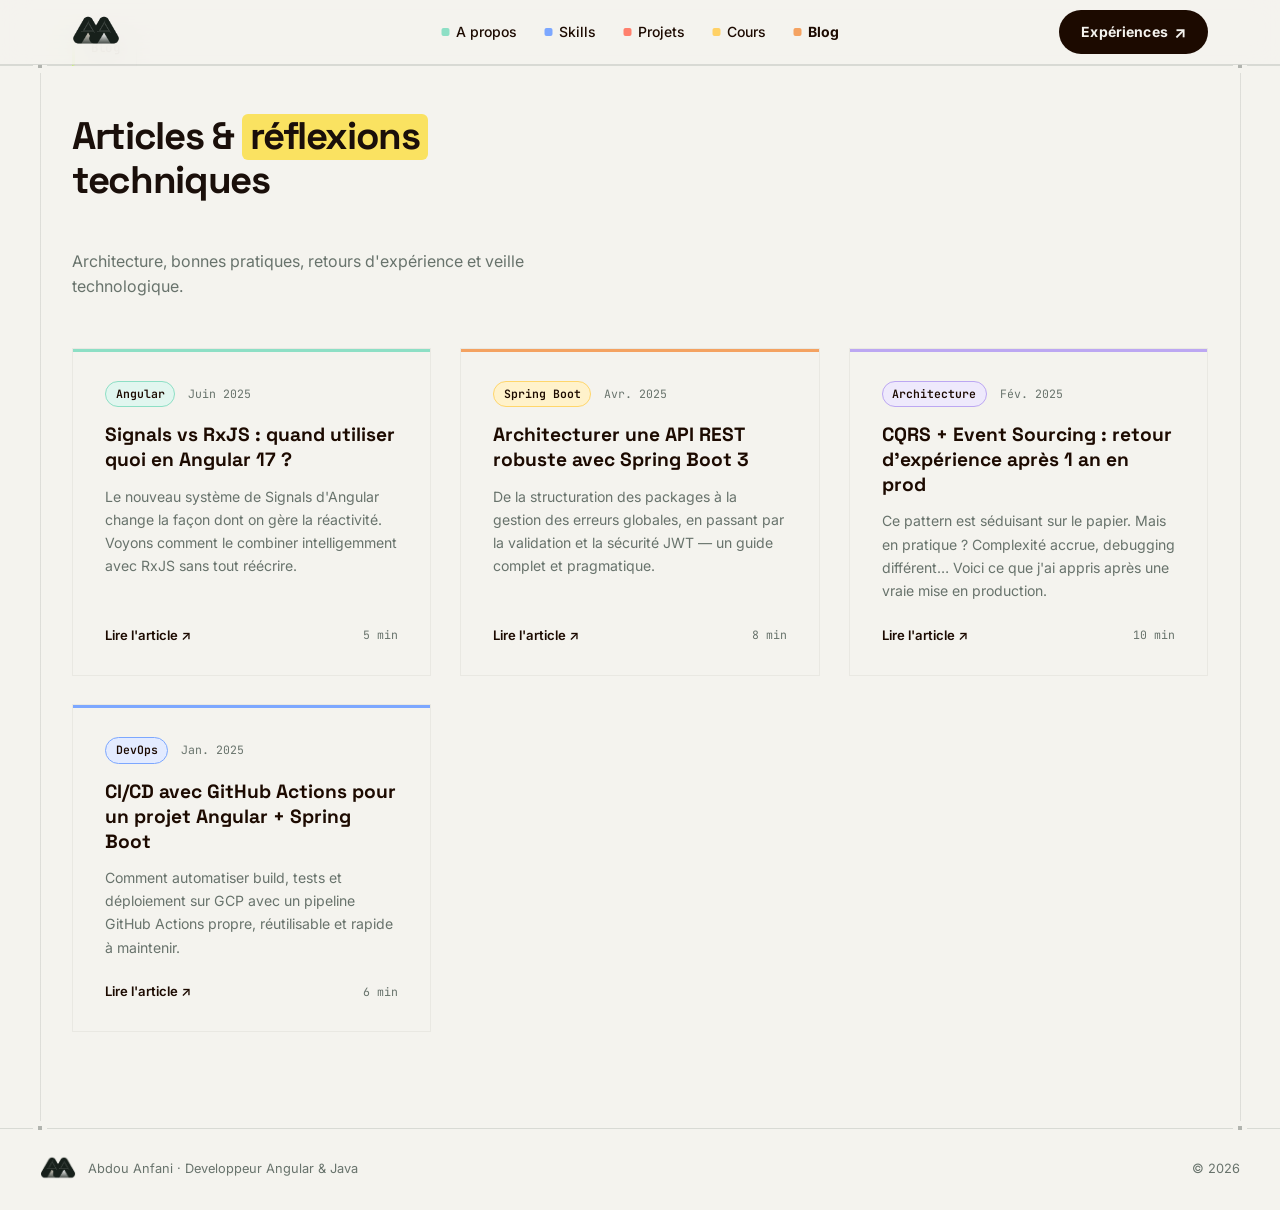
==== commit b829f11d: "feat: companies grid, nav sync, coming-soon modal, mobile spacing fixes" ====
--- a/blog.html
+++ b/blog.html
@@ -132,11 +132,25 @@
         <li><span class="nav-dot" style="background:#8DDFC5"></span><a href="index.html#about">A propos</a></li>
         <li><span class="nav-dot" style="background:#7CA7FF"></span><a href="index.html#skills">Skills</a></li>
         <li><span class="nav-dot" style="background:#FF806D"></span><a href="index.html#projects">Projets</a></li>
-        <li><span class="nav-dot" style="background:#BCA7F2"></span><a href="index.html#experience">Expériences</a></li>
-        <li><span class="nav-dot" style="background:#FFD166"></span><a href="learning.html">Apprentissage</a></li>
+        <li><span class="nav-dot" style="background:#FFD166"></span><a href="learning.html">Cours</a></li>
         <li><span class="nav-dot" style="background:#F4A261"></span><a href="blog.html" class="nav-active">Blog</a></li>
       </ul>
-      <a href="index.html#contact" class="btn-dark nav-cta">Me contacter <span class="btn-arrow">&#8599;</span></a>
+      <a href="index.html#experience" class="btn-dark nav-cta">Expériences <span class="btn-arrow">&#8599;</span></a>
+      <button class="nav-burger" aria-label="Ouvrir le menu" aria-expanded="false" aria-controls="nav-mobile">
+        <span></span>
+        <span></span>
+        <span></span>
+      </button>
+    </div>
+    <div class="nav-mobile" id="nav-mobile" aria-hidden="true">
+      <ul class="nav-mobile-links">
+        <li><span class="nav-dot" style="background:#8DDFC5"></span><a href="index.html#about">A propos</a></li>
+        <li><span class="nav-dot" style="background:#7CA7FF"></span><a href="index.html#skills">Skills</a></li>
+        <li><span class="nav-dot" style="background:#FF806D"></span><a href="index.html#projects">Projets</a></li>
+        <li><span class="nav-dot" style="background:#FFD166"></span><a href="learning.html">Cours</a></li>
+        <li><span class="nav-dot" style="background:#F4A261"></span><a href="blog.html" class="nav-active">Blog</a></li>
+      </ul>
+      <a href="index.html#experience" class="btn-dark nav-mobile-cta">Expériences <span class="btn-arrow">&#8599;</span></a>
     </div>
   </nav>
 
@@ -229,12 +243,43 @@
     </div>
   </footer>
 
+  <!-- COMING SOON MODAL -->
+  <div class="cs-backdrop" id="cs-backdrop" role="dialog" aria-modal="true" aria-labelledby="cs-title" aria-hidden="true">
+    <div class="cs-modal">
+      <button class="cs-close" id="cs-close" aria-label="Fermer">✕</button>
+      <span class="cs-sparkle">✦</span>
+      <h2 class="cs-title" id="cs-title">Bientôt disponible</h2>
+      <span class="cs-subtitle">patience, ça arrive !</span>
+      <p class="cs-text">Cet article est en cours de rédaction.<br />Je travaille dessus avec soin — revenez bientôt !</p>
+      <div class="cs-dots">
+        <span style="background:#8DDFC5"></span>
+        <span style="background:#7CA7FF"></span>
+        <span style="background:#FAE261"></span>
+        <span style="background:#FF806D"></span>
+      </div>
+      <button class="cs-cta" id="cs-close-btn">Compris !</button>
+    </div>
+  </div>
+
   <script src="src/main.js"></script>
   <script>
     document.addEventListener('DOMContentLoaded', () => {
       const loader = document.getElementById('page-loader');
       if (loader) setTimeout(() => loader.classList.add('hidden'), 400);
       if (typeof initReveal === 'function') initReveal();
+
+      const backdrop = document.getElementById('cs-backdrop');
+      const openModal = () => { backdrop.classList.add('open'); backdrop.removeAttribute('aria-hidden'); };
+      const closeModal = () => { backdrop.classList.remove('open'); backdrop.setAttribute('aria-hidden', 'true'); };
+
+      document.querySelectorAll('.blog-card-read, .blog-card').forEach(el => {
+        el.style.cursor = 'pointer';
+        el.addEventListener('click', e => { e.preventDefault(); openModal(); });
+      });
+      document.getElementById('cs-close').addEventListener('click', closeModal);
+      document.getElementById('cs-close-btn').addEventListener('click', closeModal);
+      backdrop.addEventListener('click', e => { if (e.target === backdrop) closeModal(); });
+      document.addEventListener('keydown', e => { if (e.key === 'Escape') closeModal(); });
     });
   </script>
 </body>
--- a/src/styles.css
+++ b/src/styles.css
@@ -108,6 +108,8 @@
   --font-heading: 'Space Grotesk', system-ui, sans-serif;
   --font:          'Inter', system-ui, sans-serif;
   --mono:          'JetBrains Mono', 'Courier New', monospace;
+  --font-editorial: 'Playfair Display', 'Georgia', serif;
+  --font-ui:        'DM Sans', 'Inter', system-ui, sans-serif;
 }
 
 /* ============================================================
@@ -205,16 +207,17 @@
   gap: 6px;
   background: transparent;
   color: var(--dark);
-  font-family: var(--font);
+  font-family: var(--font-heading);
   font-weight: 600;
-  font-size: 0.875rem;
-  padding: 11px 22px;
+  font-size: 0.95rem;
+  padding: 11px 24px;
   border-radius: var(--radius-pill);
   border: 1.5px solid var(--border);
   cursor: pointer;
   transition: border-color 0.18s ease, transform 0.18s ease;
 }
 .btn-ghost:hover { border-color: var(--dark); transform: translateY(-1px); }
+.btn-ghost.btn-large { font-size: 1rem; padding: 14px 32px; }
 
 .btn-yellow {
   display: inline-flex;
@@ -222,11 +225,11 @@
   gap: 6px;
   background: var(--yellow);
   color: var(--dark);
-  font-family: var(--font);
+  font-family: var(--font-heading);
   font-weight: 700;
   font-style: normal;
-  font-size: 0.9rem;
-  padding: 12px 24px;
+  font-size: 0.95rem;
+  padding: 12px 26px;
   border-radius: var(--radius-pill);
   border: none;
   cursor: pointer;
@@ -248,6 +251,16 @@
 .btn-dark:hover .btn-arrow,
 .btn-yellow:hover .btn-arrow,
 .btn-ghost:hover .btn-arrow { transform: translate(3px, -4px); }
+
+/* DM Sans — navigation et boutons UI */
+.nav-links,
+.nav-links a,
+.nav-cta,
+.btn-dark,
+.btn-ghost,
+.btn-yellow {
+  font-family: var(--font-ui);
+}
 
 /* ============================================================
    PILLS (tags)
@@ -407,6 +420,79 @@
 .nav-links a:hover  { opacity: 0.55; }
 .nav-links a.active { opacity: 1; font-weight: 700; }
 
+/* --- Burger button --- */
+.nav-burger {
+  display: none;
+  flex-direction: column;
+  justify-content: center;
+  gap: 5px;
+  background: none;
+  border: none;
+  cursor: pointer;
+  padding: 8px;
+  margin: -8px;
+  z-index: 201;
+}
+.nav-burger span {
+  display: block;
+  width: 22px;
+  height: 2px;
+  background: var(--dark);
+  border-radius: 2px;
+  transform-origin: center;
+  transition: transform 0.25s ease, opacity 0.2s ease;
+}
+.nav-burger[aria-expanded="true"] span:nth-child(1) { transform: translateY(7px) rotate(45deg); }
+.nav-burger[aria-expanded="true"] span:nth-child(2) { opacity: 0; transform: scaleX(0); }
+.nav-burger[aria-expanded="true"] span:nth-child(3) { transform: translateY(-7px) rotate(-45deg); }
+
+/* --- Mobile menu panel --- */
+.nav-mobile {
+  position: fixed;
+  top: 64px;
+  left: 0;
+  right: 0;
+  background: var(--bg);
+  border-bottom: 1px solid var(--border);
+  box-shadow: 0 8px 24px rgba(23,33,27,0.08);
+  z-index: 199;
+  padding: 0.75rem 1.5rem 1.25rem;
+  display: flex;
+  flex-direction: column;
+  gap: 0.75rem;
+  opacity: 0;
+  transform: translateY(-8px);
+  pointer-events: none;
+  transition: opacity 0.2s ease, transform 0.2s ease;
+}
+.nav-mobile.is-open {
+  opacity: 1;
+  transform: translateY(0);
+  pointer-events: auto;
+}
+.nav-mobile-links {
+  display: flex;
+  flex-direction: column;
+}
+.nav-mobile-links li {
+  display: flex;
+  align-items: center;
+  gap: 10px;
+  border-bottom: 1px solid var(--border);
+}
+.nav-mobile-links li:last-child { border-bottom: none; }
+.nav-mobile-links li a {
+  flex: 1;
+  font-size: 0.95rem;
+  font-weight: 600;
+  font-family: var(--font-heading);
+  color: var(--dark);
+  padding: 0.65rem 0;
+  transition: opacity 0.15s;
+}
+.nav-mobile-links li a:hover { opacity: 0.5; }
+.nav-mobile-cta { align-self: flex-start; margin-top: 0.25rem; }
+
 /* ============================================================
    SECTION BASE
    ============================================================ */
@@ -420,7 +506,36 @@
 .section {
   padding-bottom: 96px;
   border-top: 1px solid var(--border);
-}
+  position: relative;
+}
+
+.section::before,
+.section::after {
+  content: '';
+  position: absolute;
+  top: -3px;
+  bottom: -3px;
+  width: 14px;
+  z-index: 2;
+  pointer-events: none;
+  background-image:
+    radial-gradient(circle at center 3px,             rgba(23,33,27,0.30) 2.5px, transparent 2.5px),
+    radial-gradient(circle at center calc(100% - 3px), rgba(23,33,27,0.30) 2.5px, transparent 2.5px),
+    linear-gradient(to bottom, var(--bg) 10px, transparent 10px, transparent calc(100% - 10px), var(--bg) calc(100% - 10px)),
+    linear-gradient(
+      to bottom,
+      transparent 10px,
+      rgba(23,33,27,0.10) 10px,
+      rgba(23,33,27,0.10) calc(100% - 10px),
+      transparent calc(100% - 10px)
+    );
+  background-size: 14px 100%, 14px 100%, 14px 100%, 1px 100%;
+  background-position: 0 0, 0 0, 0 0, 7px 0;
+  background-repeat: no-repeat;
+}
+
+.section::before { left:  calc(max(2rem, calc(50% - 600px)) - 7px); }
+.section::after  { right: calc(max(2rem, calc(50% - 600px)) - 7px); }
 
 /* Section tab — floats above the section border line */
 .section-tab {
@@ -455,46 +570,13 @@
    ============================================================ */
 .hero {
   position: relative;
-  padding: 120px 0 100px;
+  padding: 72px 0 80px;
   overflow: hidden;
-  background-image:
-    linear-gradient(rgba(23, 33, 27, 0.028) 1px, transparent 1px),
-    linear-gradient(90deg, rgba(23, 33, 27, 0.028) 1px, transparent 1px);
-  background-size: 36px 36px, 36px 36px;
-  background-position: 0 0, 0 0;
-  background-repeat: repeat, repeat;
-}
-
-.hero::before {
-  content: '';
-  position: absolute;
-  inset: 0;
-  pointer-events: none;
-  z-index: 0;
-  background-image:
-    linear-gradient(rgba(244, 243, 238, 0.3), rgba(244, 243, 238, 0.3)),
-    url('../assets/illustration.png');
-  background-size: auto, 380px;
-  background-position: center, right 0% top 5%;
-  background-repeat: no-repeat, no-repeat;
-  opacity: 0;
-  animation: illustrationFadeIn 1.5s ease forwards 2.6s;
-}
-
+}
+
+.hero::before,
 .hero::after {
-  content: '';
-  position: absolute;
-  inset: 0;
-  pointer-events: none;
-  z-index: 0;
-  background-image:
-    linear-gradient(rgba(244, 243, 238, 0.3), rgba(244, 243, 238, 0.3)),
-    url('../assets/Checklist-bro.png');
-  background-size: auto, 430px;
-  background-position: center, left 2% center;
-  background-repeat: no-repeat, no-repeat;
-  opacity: 0;
-  animation: illustrationFadeIn 1.5s ease forwards 3.2s;
+  display: none;
 }
 
 @keyframes illustrationFadeIn {
@@ -505,7 +587,11 @@
 /* ---- Floating tech snippet chips ---- */
 .hero-floats {
   position: absolute;
-  inset: 0;
+  top: 0;
+  bottom: 0;
+  left: 50%;
+  transform: translateX(-50%);
+  width: min(100%, 1200px);
   pointer-events: none;
   z-index: 1;
 }
@@ -600,24 +686,166 @@
 }
 
 .hero-title {
-  font-size: clamp(2.8rem, 5.5vw, 4.8rem);
+  font-family: var(--font-editorial);
+  font-size: clamp(52px, 4.8vw, 82px);
+  font-weight: 900;
+  line-height: 0.9;
+  letter-spacing: -0.03em;
+  color: var(--dark);
+  margin-bottom: 2rem;
+  width: 100%;
+}
+
+.hero-cursive {
+  font-family: 'Caveat', cursive;
+  font-style: normal;
   font-weight: 700;
-  line-height: 1.02;
-  letter-spacing: -0.04em;
-  color: var(--dark);
-  margin-bottom: 1.5rem;
+  font-size: 1em;
+  color: var(--pink);
+  letter-spacing: -0.01em;
+}
+
+.hero-line {
+  display: block;
+  position: relative;
+}
+
+.hero-line:first-child {
+  padding-bottom: 0.14em;
+}
+
+/* Keyframes flottants */
+@keyframes sqFloat1 {
+  0%, 100% { transform: translateY(0px)   rotate(0deg); }
+  40%       { transform: translateY(-14px) rotate(6deg); }
+  70%       { transform: translateY(-6px)  rotate(-3deg); }
+}
+@keyframes sqFloat2 {
+  0%, 100% { transform: translateY(0px)   rotate(0deg); }
+  35%       { transform: translateY(-10px) rotate(-5deg); }
+  65%       { transform: translateY(-16px) rotate(4deg); }
+}
+@keyframes sqFloat3 {
+  0%, 100% { transform: translateY(0px)   rotate(0deg); }
+  50%       { transform: translateY(-12px) rotate(8deg); }
+}
+@keyframes sqFloat4 {
+  0%, 100% { transform: translateY(0px)   rotate(0deg); }
+  45%       { transform: translateY(-18px) rotate(-6deg); }
+  80%       { transform: translateY(-8px)  rotate(3deg); }
+}
+
+/* Carrés flottants éparpillés dans le hero */
+.hero-squares {
+  position: absolute;
+  inset: 0;
+  pointer-events: none;
+  z-index: 0;
+}
+
+.hsq {
+  position: absolute;
+  border-radius: 4px;
+}
+
+/* ---- côté gauche ---- */
+.hsq-1  { width: 12px; height: 12px; background: #8DDFC5; top: 10%; left: 4%;  animation: sqFloat1 3.8s ease-in-out infinite; }
+.hsq-2  { width: 18px; height: 18px; background: #FAE261; top: 28%; left: 7%;  animation: sqFloat2 5.2s ease-in-out infinite 0.8s; }
+.hsq-3  { width: 10px; height: 10px; background: #7CA7FF; top: 50%; left: 3%;  animation: sqFloat3 4.5s ease-in-out infinite 1.5s; }
+.hsq-4  { width: 16px; height: 16px; background: #BCA7F2; top: 68%; left: 9%;  animation: sqFloat4 3.5s ease-in-out infinite 0.4s; }
+.hsq-5  { width: 12px; height: 12px; background: #FF806D; top: 84%; left: 5%;  animation: sqFloat1 4.8s ease-in-out infinite 1.2s; }
+
+/* ---- côté droit ---- */
+.hsq-6  { width: 16px; height: 16px; background: #7CA7FF; top: 14%; right: 4%; animation: sqFloat2 4.8s ease-in-out infinite 1.2s; }
+.hsq-7  { width: 12px; height: 12px; background: #FF806D; top: 36%; right: 7%; animation: sqFloat1 5.5s ease-in-out infinite 0.2s; }
+.hsq-8  { width: 20px; height: 20px; background: #FAE261; top: 56%; right: 3%; animation: sqFloat3 4.2s ease-in-out infinite 1.8s; }
+.hsq-9  { width: 10px; height: 10px; background: #8DDFC5; top: 74%; right: 8%; animation: sqFloat4 3.9s ease-in-out infinite 0.6s; }
+.hsq-10 { width: 14px; height: 14px; background: #BCA7F2; top: 88%; right: 5%; animation: sqFloat2 5.0s ease-in-out infinite 1.4s; }
+
+@media (prefers-reduced-motion: reduce) {
+  .hsq { animation: none; }
+}
+
+@media (max-width: 640px) {
+  .hsq { transform-origin: center; }
+  .hsq-1, .hsq-3, .hsq-5, .hsq-7, .hsq-9  { width: 8px;  height: 8px; }
+  .hsq-2, .hsq-4, .hsq-6, .hsq-8, .hsq-10 { width: 10px; height: 10px; }
+}
+
+.hero-name {
+  position: relative;
+  display: inline-block;
+  font-style: normal;
+  cursor: default;
+}
+
+.hero-name-portrait {
+  position: absolute;
+  bottom: calc(100% + 10px);
+  left: 50%;
+  transform: translateX(-50%) translateY(6px) scale(0.88);
+  width: 48px;
+  height: 48px;
+  object-fit: cover;
+  object-position: top center;
+  border-radius: 50%;
+  pointer-events: none;
+  opacity: 0;
+  transition: opacity 0.2s ease, transform 0.2s ease;
+  z-index: 20;
+  box-shadow: 0 4px 16px rgba(23,33,27,0.2);
+  border: 2.5px solid #fff;
+}
+
+.hero-name:hover .hero-name-portrait {
+  opacity: 1;
+  transform: translateX(-50%) translateY(0) scale(1);
+}
+
+.hero-name::after {
+  content: '';
+  position: absolute;
+  left: -3%;
+  bottom: -0.1em;
+  width: 106%;
+  height: 0.18em;
+  background: url("data:image/svg+xml,%3Csvg xmlns='http://www.w3.org/2000/svg' viewBox='0 0 300 16' preserveAspectRatio='none'%3E%3Cpath d='M2,12 C45,3 90,15 140,9 C190,3 240,14 298,8' stroke='%23FAE261' stroke-width='5.5' fill='none' stroke-linecap='round'/%3E%3C/svg%3E") no-repeat center / 100% 100%;
+  pointer-events: none;
+}
+
+.hero-label-dot {
+  display: inline-block;
+  width: 7px;
+  height: 7px;
+  border-radius: 50%;
+  background: #4ade80;
+  flex-shrink: 0;
+  animation: badgePulse 2s ease-in-out infinite;
 }
 
 .hero-sub {
+  font-family: var(--font-ui);
   font-size: 1.05rem;
+  font-weight: 400;
   color: var(--text-mid);
-  line-height: 1.75;
+  line-height: 1.85;
   margin-bottom: 2.5rem;
-  max-width: 540px;
+  max-width: 520px;
   margin-left: auto;
   margin-right: auto;
 }
-.hero-sub strong { color: var(--dark); font-weight: 700; }
+
+.hero-sub strong {
+  display: block;
+  margin-top: 1.1rem;
+  font-family: 'Caveat', cursive;
+  font-style: normal;
+  font-weight: 700;
+  font-size: 1.55rem;
+  color: var(--dark);
+  letter-spacing: -0.01em;
+  line-height: 1.3;
+}
 
 .hero-actions {
   display: flex;
@@ -628,13 +856,51 @@
   margin-bottom: 2.75rem;
 }
 
-.hero-stats {
+.hero-tags {
+  display: flex;
+  flex-wrap: wrap;
+  justify-content: center;
+  align-items: center;
+  padding-top: 1.75rem;
+  border-top: 1px solid var(--border);
+}
+
+.htag {
   display: inline-flex;
   align-items: center;
-  gap: 2rem;
-  padding-top: 2rem;
-  border-top: 1px solid var(--border);
-}
+  gap: 7px;
+  padding: 0 1.25rem;
+  font-family: var(--font);
+  font-size: 0.85rem;
+  font-weight: 500;
+  color: var(--text-mid);
+  transition: color 0.15s ease;
+}
+
+.htag + .htag {
+  border-left: 1px solid var(--border);
+}
+
+.htag:hover { color: var(--dark); }
+
+.htag img {
+  width: 20px;
+  height: 20px;
+  flex-shrink: 0;
+}
+
+@media (max-width: 640px) {
+  .hero-tags {
+    justify-content: flex-start;
+    gap: 0.5rem 0;
+  }
+  .htag + .htag { border-left: none; }
+  .htag {
+    padding: 0.3rem 0;
+    padding-right: 1rem;
+  }
+}
+
 .stat { display: flex; flex-direction: column; gap: 2px; }
 .stat-num   { font-size: 1rem; font-weight: 800; color: var(--dark); }
 .stat-label { font-size: 0.72rem; color: var(--text-mid); font-weight: 500; letter-spacing: 0.04em; }
@@ -658,6 +924,190 @@
   display: block;
   flex-shrink: 0;
 }
+
+/* ============================================================
+   HERO VISUAL CARDS
+   ============================================================ */
+.hero-visual {
+  position: relative;
+  height: 500px;
+  pointer-events: none;
+}
+
+.hv-wrap {
+  position: absolute;
+}
+
+.hv-wrap-1 {
+  width: 215px;
+  height: 278px;
+  top: 0;
+  right: 30px;
+  transform: rotate(4deg);
+  z-index: 2;
+}
+
+.hv-wrap-2 {
+  width: 205px;
+  height: 258px;
+  top: 140px;
+  left: 0;
+  transform: rotate(-5deg);
+  z-index: 3;
+}
+
+.hv-wrap-3 {
+  width: 170px;
+  height: 200px;
+  bottom: 0;
+  right: 15px;
+  transform: rotate(3deg);
+  z-index: 1;
+}
+
+.hv-card {
+  position: relative;
+  width: 100%;
+  height: 100%;
+  overflow: hidden;
+  border-radius: 14px;
+  box-shadow: 0 14px 44px rgba(23,33,27,0.22);
+}
+
+.hv-card img {
+  width: 100%;
+  height: 100%;
+  object-fit: contain;
+  object-position: center bottom;
+  display: block;
+  padding: 12px 8px 0;
+}
+
+.hv-card-1 { background: #7CA7FF; }
+.hv-card-2 { background: #FF806D; }
+.hv-card-3 { background: #FAE261; }
+
+.hv-badge {
+  position: absolute;
+  top: -14px;
+  right: -8px;
+  background: var(--card);
+  border: 1.5px solid var(--border);
+  border-radius: var(--radius-pill);
+  padding: 5px 11px;
+  font-size: 0.72rem;
+  font-weight: 700;
+  font-family: var(--font);
+  display: flex;
+  align-items: center;
+  gap: 5px;
+  white-space: nowrap;
+  color: var(--dark);
+  box-shadow: 0 4px 14px rgba(23,33,27,0.12);
+  z-index: 10;
+}
+
+.hv-badge-dot {
+  display: inline-block;
+  width: 7px;
+  height: 7px;
+  border-radius: 50%;
+  background: #4ade80;
+  flex-shrink: 0;
+  animation: badgePulse 2s ease-in-out infinite;
+}
+
+@keyframes badgePulse {
+  0%, 100% { opacity: 1;   transform: scale(1); }
+  50%       { opacity: 0.5; transform: scale(1.35); }
+}
+
+.hv-thumb {
+  position: absolute;
+  bottom: -16px;
+  left: -12px;
+  width: 48px;
+  height: 48px;
+  border-radius: 50%;
+  background: var(--mint);
+  display: flex;
+  align-items: center;
+  justify-content: center;
+  box-shadow: 0 4px 14px rgba(23,33,27,0.15);
+  color: var(--dark);
+  z-index: 10;
+}
+
+.hv-thumb svg {
+  width: 22px;
+  height: 22px;
+}
+
+.hv-smiley {
+  position: absolute;
+  bottom: -16px;
+  left: -12px;
+  width: 46px;
+  height: 46px;
+  border-radius: 50%;
+  background: #7CA7FF;
+  display: flex;
+  align-items: center;
+  justify-content: center;
+  box-shadow: 0 4px 14px rgba(23,33,27,0.15);
+  color: white;
+  z-index: 10;
+}
+
+.hv-smiley svg {
+  width: 22px;
+  height: 22px;
+  stroke: white;
+}
+
+.hv-deco {
+  position: absolute;
+  pointer-events: none;
+}
+
+.hv-chat {
+  top: 106px;
+  left: 42%;
+  width: 64px;
+  height: 55px;
+  z-index: 10;
+  filter: drop-shadow(0 4px 8px rgba(23,33,27,0.14));
+}
+
+.hv-arrows {
+  top: 238px;
+  right: 9%;
+  width: 112px;
+  height: 132px;
+  z-index: 4;
+  opacity: 0.72;
+}
+
+.hv-star {
+  color: var(--dark);
+  font-size: 1.1rem;
+  opacity: 0.55;
+}
+
+.hv-star-1 { top: 325px; left: 36%; z-index: 5; }
+.hv-star-2 { top: 58px;  left: 32%; z-index: 5; }
+
+.hv-dot {
+  display: block;
+  width: 8px;
+  height: 8px;
+  border-radius: 50%;
+  background: var(--dark);
+  opacity: 0.22;
+}
+
+.hv-dot-1 { top: 26%;    right: 14%; z-index: 5; }
+.hv-dot-2 { bottom: 28%; left: 40%;  z-index: 5; }
 
 /* ============================================================
    ABOUT
@@ -815,57 +1265,70 @@
 }
 
 .companies-label {
-  font-size: 0.75rem;
+  font-family: 'Caveat', cursive;
+  font-size: 1.5rem;
   font-weight: 700;
-  text-transform: uppercase;
-  letter-spacing: 0.12em;
-  color: var(--text-mid);
+  text-transform: none;
+  letter-spacing: -0.01em;
+  color: var(--dark);
   margin-bottom: 2.5rem;
   text-align: center;
 }
 
-.marquee-track {
-  overflow: hidden;
-  width: 100%;
-  -webkit-mask-image: linear-gradient(to right, transparent 0%, black 10%, black 90%, transparent 100%);
-  mask-image: linear-gradient(to right, transparent 0%, black 10%, black 90%, transparent 100%);
-}
-
-.marquee-inner {
-  display: flex;
-  gap: 1rem;
-  width: max-content;
-  animation: marqueeScroll 28s linear infinite;
-}
-
-.marquee-track:hover .marquee-inner {
-  animation-play-state: paused;
-}
-
-@keyframes marqueeScroll {
-  from { transform: translateX(0); }
-  to   { transform: translateX(-50%); }
-}
-
-.company-logo-item {
-  display: inline-flex;
-  align-items: center;
-  gap: 8px;
-  padding: 6px 12px;
-  font-size: 0.88rem;
-  font-weight: 700;
+.companies-grid {
+  display: grid;
+  grid-template-columns: repeat(4, 1fr);
+  border-top: 1px solid var(--border);
+  border-left: 1px solid var(--border);
+}
+
+.cg-item {
+  display: flex;
+  flex-direction: column;
+  align-items: center;
+  justify-content: center;
+  gap: 10px;
+  padding: 2rem 1.5rem;
+  min-height: 110px;
+  border-right: 1px solid var(--border);
+  border-bottom: 1px solid var(--border);
+  text-decoration: none;
   color: var(--text-mid);
+  transition: background 0.18s ease, color 0.18s ease;
+}
+
+.cg-item:hover {
+  background: var(--card);
+  color: var(--dark);
+}
+
+.cg-current { color: var(--dark); }
+
+.cg-favicon {
+  width: 36px;
+  height: 36px;
+  object-fit: contain;
+  flex-shrink: 0;
+  border-radius: 4px;
+  filter: grayscale(1) opacity(0.5);
+  transition: filter 0.2s ease;
+}
+
+.cg-item:hover .cg-favicon {
+  filter: grayscale(0) opacity(1);
+}
+
+.cg-current .cg-favicon {
+  filter: grayscale(0) opacity(1);
+}
+
+.cg-name {
+  font-size: 0.82rem;
+  font-weight: 600;
   letter-spacing: 0.01em;
-  transition: color 0.2s ease;
-  text-decoration: none;
-}
-.company-logo-item:hover {
-  color: var(--dark);
-}
-
-.company-current {
-  color: var(--dark);
-}
+  text-align: center;
+}
+
 .company-badge {
   font-size: 0.62rem;
   font-weight: 600;
@@ -879,12 +1342,10 @@
   flex-shrink: 0;
 }
 
-.company-favicon {
-  width: 18px;
-  height: 18px;
-  object-fit: contain;
-  flex-shrink: 0;
-  border-radius: 3px;
+@media (max-width: 640px) {
+  .companies-grid { grid-template-columns: repeat(2, 1fr); }
+  .cg-item { padding: 1.5rem 1rem; min-height: 90px; }
+  .cg-favicon { width: 28px; height: 28px; }
 }
 
 /* ============================================================
@@ -1332,14 +1793,114 @@
 .footer-year { margin-left: auto; }
 
 /* ============================================================
+   HERO — GRILLE DESKTOP (45 % texte | 55 % visuel)
+   ============================================================ */
+@media (min-width: 961px) {
+  .hero {
+    min-height: calc(100vh - 64px);
+    min-height: calc(100svh - 64px);
+    display: flex;
+    align-items: center;
+  }
+
+  .hero-inner {
+    width: 100%;
+    max-width: 900px;
+  }
+
+  .hero-title { width: 100%; }
+}
+
+/* ============================================================
+   HERO VISUAL — CARTES ANIMÉES
+   ============================================================ */
+
+.hv-card-1 img {
+  object-fit: cover;
+  object-position: top center;
+  padding: 0;
+}
+
+.hv-wrap-1 { animation: hvFloat1 6.2s ease-in-out infinite; }
+.hv-wrap-2 { animation: hvFloat2 7.4s ease-in-out infinite 1.1s; }
+.hv-wrap-3 { animation: hvFloat3 5.8s ease-in-out infinite 0.6s; }
+
+.hv-card-1 {
+  clip-path: polygon(4% 6%, 96% 0%, 100% 92%, 0% 100%);
+  animation: hvMorph1 9s ease-in-out infinite 0.3s;
+}
+.hv-card-2 {
+  clip-path: polygon(0% 4%, 95% 0%, 100% 93%, 6% 97%);
+  animation: hvMorph2 11s ease-in-out infinite 1.8s;
+}
+.hv-card-3 {
+  clip-path: polygon(6% 0%, 100% 4%, 94% 100%, 0% 94%);
+  animation: hvMorph3 8s ease-in-out infinite 0.9s;
+}
+
+@keyframes hvFloat1 {
+  0%, 100% { transform: rotate(4deg) translateY(0); }
+  50%       { transform: rotate(4deg) translateY(-14px); }
+}
+@keyframes hvFloat2 {
+  0%, 100% { transform: rotate(-5deg) translateY(0); }
+  50%       { transform: rotate(-5deg) translateY(-10px); }
+}
+@keyframes hvFloat3 {
+  0%, 100% { transform: rotate(3deg) translateY(0); }
+  50%       { transform: rotate(3deg) translateY(-12px); }
+}
+
+@keyframes hvMorph1 {
+  0%, 100% { clip-path: polygon(4% 6%, 96% 0%, 100% 92%, 0% 100%); }
+  33%       { clip-path: polygon(0% 2%, 93% 6%, 97% 88%, 5% 95%); }
+  66%       { clip-path: polygon(7% 0%, 100% 5%, 93% 100%, 1% 92%); }
+}
+@keyframes hvMorph2 {
+  0%, 100% { clip-path: polygon(0% 4%, 95% 0%, 100% 93%, 6% 97%); }
+  40%       { clip-path: polygon(5% 0%, 100% 6%, 94% 97%, 0% 91%); }
+  75%       { clip-path: polygon(2% 8%, 97% 2%, 98% 90%, 4% 98%); }
+}
+@keyframes hvMorph3 {
+  0%, 100% { clip-path: polygon(6% 0%, 100% 4%, 94% 100%, 0% 94%); }
+  50%       { clip-path: polygon(0% 5%, 93% 0%, 100% 91%, 7% 97%); }
+}
+
+.hv-star { animation: hvStarPulse 3s ease-in-out infinite; }
+.hv-star-2 { animation-delay: 1.4s; }
+.hv-dot   { animation: hvDotPulse 4s ease-in-out infinite; }
+.hv-dot-2 { animation-delay: 2s; }
+
+@keyframes hvStarPulse {
+  0%, 100% { opacity: 0.55; transform: scale(1); }
+  50%       { opacity: 1;    transform: scale(1.3); }
+}
+@keyframes hvDotPulse {
+  0%, 100% { opacity: 0.22; }
+  50%       { opacity: 0.6; }
+}
+
+@media (prefers-reduced-motion: reduce) {
+  .hv-wrap-1, .hv-wrap-2, .hv-wrap-3,
+  .hv-card-1, .hv-card-2, .hv-card-3,
+  .hv-star, .hv-dot { animation: none !important; }
+  .hv-card-1 { clip-path: polygon(4% 6%, 96% 0%, 100% 92%, 0% 100%); }
+  .hv-card-2 { clip-path: polygon(0% 4%, 95% 0%, 100% 93%, 6% 97%); }
+  .hv-card-3 { clip-path: polygon(6% 0%, 100% 4%, 94% 100%, 0% 94%); }
+}
+
+/* ============================================================
    RESPONSIVE
    ============================================================ */
 @media (max-width: 960px) {
   .hero-inner {
     grid-template-columns: 1fr;
     gap: 3rem;
+    text-align: center;
   }
   .hero-visual { display: none; }
+  .hero-sub { margin-left: auto; margin-right: auto; }
+  .hero-actions { justify-content: center; }
 
   .about-layout {
     grid-template-columns: 1fr;
@@ -1350,16 +1911,45 @@
 @media (max-width: 640px) {
   .nav-links   { display: none; }
   .nav-cta     { display: none; }
-
-  .section     { padding: 64px 0; }
-  .hero        { padding: 64px 0 48px; }
-
-  .hero-title  { font-size: 2.6rem; }
+  .nav-burger  { display: flex; }
+
+  .section       { padding-bottom: 56px; }
+  .hero          { padding: 64px 0 48px; }
+  .section-inner { padding: 2.5rem 2.5rem 0; }
+
+  .hero-title    { font-size: clamp(36px, 11vw, 56px); line-height: 1; letter-spacing: -0.03em; }
 
   .skills-grid   { grid-template-columns: 1fr; }
   .projects-grid { grid-template-columns: 1fr; }
 
-  .hero-stats  { flex-wrap: wrap; gap: 1.25rem; }
+  /* Tailles réduites pour respirer dans les bordures */
+  .section-title       { font-size: 1.75rem; }
+  .section-tab         { font-size: 0.7rem; margin-bottom: 0.4rem; }
+
+  .skill-item          { padding: 16px 10px; font-size: 0.72rem; }
+  .skill-item img,
+  .skill-item .skill-emoji { width: 28px; height: 28px; font-size: 1.4rem; }
+
+  .project-body        { padding: 1rem; font-size: 0.85rem; }
+  .project-title       { font-size: 0.95rem; }
+
+  .exp-card            { padding: 1.25rem 1rem; }
+  .exp-role            { font-size: 1rem; }
+  .exp-company         { font-size: 0.82rem; }
+  .exp-desc            { font-size: 0.82rem; }
+
+  .about-right p       { text-align: justify; font-size: 0.875rem; }
+  .about-profile-card  { padding: 1.25rem 1rem; gap: 1rem; }
+  .about-avatar-wrap,
+  .about-avatar        { width: 64px; height: 64px; }
+
+  /* Espacement entre éléments empilés */
+  .skills-grid   { gap: 0; }
+  .projects-grid { gap: 1rem; }
+  .exp-list      { gap: 1rem; }
+
+  /* Section headings */
+  .section-title { margin-bottom: 1.25rem; }
 
   .contact-title { font-size: 2.2rem; }
 
@@ -1379,3 +1969,127 @@
   opacity: 1;
   transform: translateY(0);
 }
+
+/* ============================================================
+   COMING SOON MODAL
+   ============================================================ */
+.cs-backdrop {
+  position: fixed;
+  inset: 0;
+  background: rgba(23, 33, 27, 0.6);
+  backdrop-filter: blur(6px);
+  -webkit-backdrop-filter: blur(6px);
+  display: flex;
+  align-items: center;
+  justify-content: center;
+  z-index: 9999;
+  padding: 1.5rem;
+  opacity: 0;
+  pointer-events: none;
+  transition: opacity 0.25s ease;
+}
+.cs-backdrop.open {
+  opacity: 1;
+  pointer-events: all;
+}
+.cs-modal {
+  background: var(--bg);
+  border: 1px solid var(--border);
+  max-width: 400px;
+  width: 100%;
+  padding: 3rem 2.5rem 2.5rem;
+  position: relative;
+  text-align: center;
+  transform: translateY(24px) scale(0.96);
+  opacity: 0;
+  transition: transform 0.35s cubic-bezier(.34,1.56,.64,1), opacity 0.25s ease;
+}
+.cs-backdrop.open .cs-modal {
+  transform: translateY(0) scale(1);
+  opacity: 1;
+}
+.cs-close {
+  position: absolute;
+  top: 1rem;
+  right: 1rem;
+  background: none;
+  border: 1px solid var(--border);
+  width: 30px;
+  height: 30px;
+  display: flex;
+  align-items: center;
+  justify-content: center;
+  font-size: 0.8rem;
+  cursor: pointer;
+  color: var(--text-mid);
+  transition: color 0.15s, background 0.15s;
+}
+.cs-close:hover {
+  color: var(--dark);
+  background: var(--card);
+}
+.cs-sparkle {
+  font-size: 2.2rem;
+  margin-bottom: 1.25rem;
+  display: block;
+  animation: csSpin 6s linear infinite;
+}
+@keyframes csSpin {
+  0%   { transform: rotate(0deg) scale(1); }
+  50%  { transform: rotate(180deg) scale(1.15); }
+  100% { transform: rotate(360deg) scale(1); }
+}
+.cs-title {
+  font-family: var(--font-heading);
+  font-size: 1.6rem;
+  font-weight: 900;
+  letter-spacing: -0.04em;
+  color: var(--dark);
+  margin-bottom: 0.6rem;
+}
+.cs-subtitle {
+  font-family: 'Caveat', cursive;
+  font-size: 1.1rem;
+  color: var(--accent);
+  margin-bottom: 1rem;
+  display: block;
+}
+.cs-text {
+  color: var(--text-mid);
+  font-size: 0.9rem;
+  line-height: 1.75;
+  margin-bottom: 2rem;
+}
+.cs-dots {
+  display: flex;
+  justify-content: center;
+  gap: 7px;
+  margin-bottom: 2rem;
+}
+.cs-dots span {
+  width: 10px;
+  height: 10px;
+  border-radius: 2px;
+  display: block;
+  animation: csFloat 2s ease-in-out infinite;
+}
+.cs-dots span:nth-child(2) { animation-delay: 0.3s; }
+.cs-dots span:nth-child(3) { animation-delay: 0.6s; }
+@keyframes csFloat {
+  0%, 100% { transform: translateY(0); }
+  50%       { transform: translateY(-5px); }
+}
+.cs-cta {
+  display: inline-block;
+  width: 100%;
+  padding: 14px 24px;
+  background: var(--dark);
+  color: #fff;
+  font-weight: 700;
+  font-size: 0.88rem;
+  letter-spacing: 0.02em;
+  border: none;
+  cursor: pointer;
+  transition: opacity 0.15s;
+}
+.cs-cta:hover { opacity: 0.85; }
